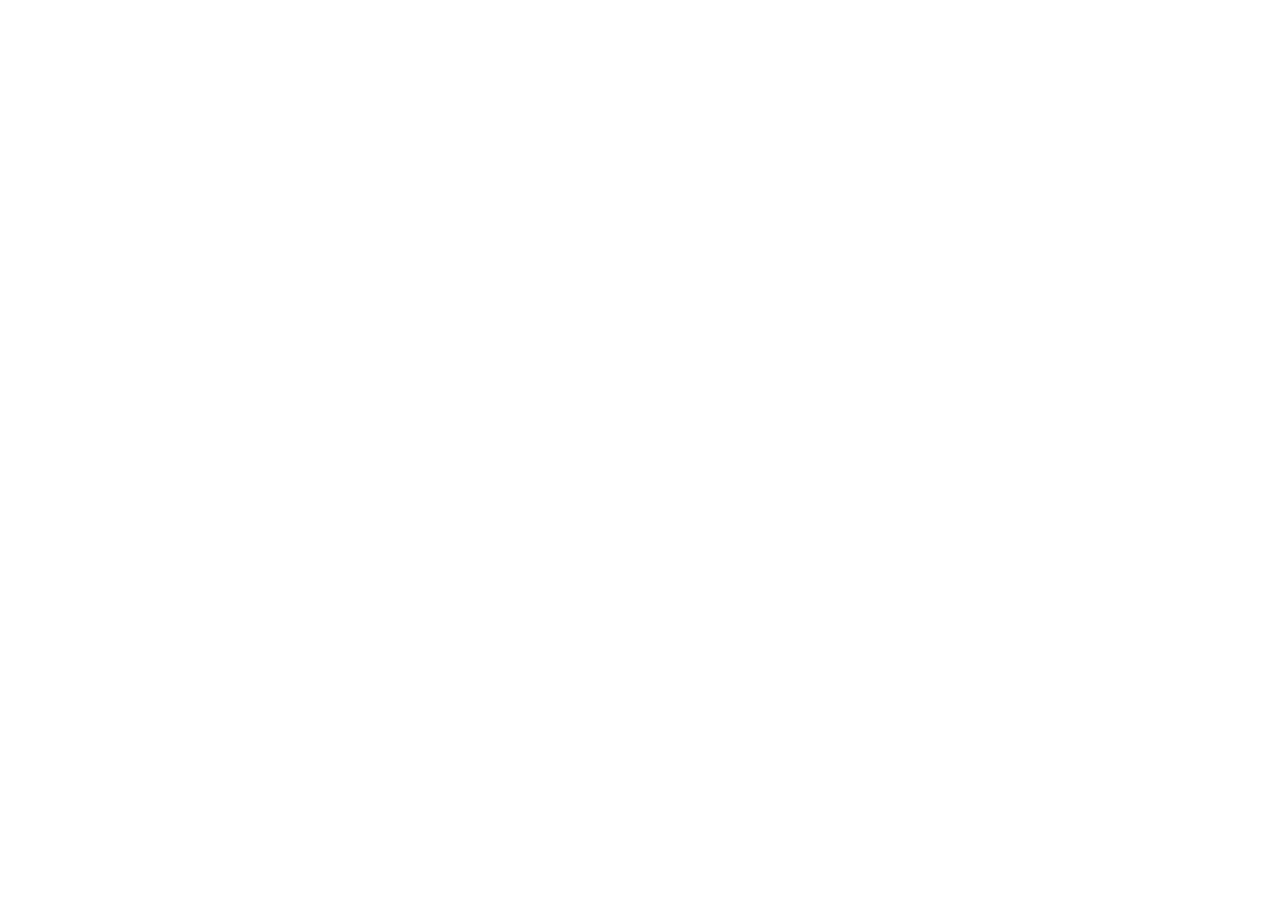
==== index.html @ 06e59f37 "Next commit" ====
<!DOCTYPE html>
<html lang="en">
<head>
    <meta charset="UTF-8">
    <meta http-equiv="X-UA-Compatible" content="IE=edge">
    <meta name="viewport" content="width=device-width, initial-scale=1.0">
    <title>Arman's Portfolio</title>
    <link rel="stylesheet" href="style.css">
</head>
<body>
    
</body>
</html>
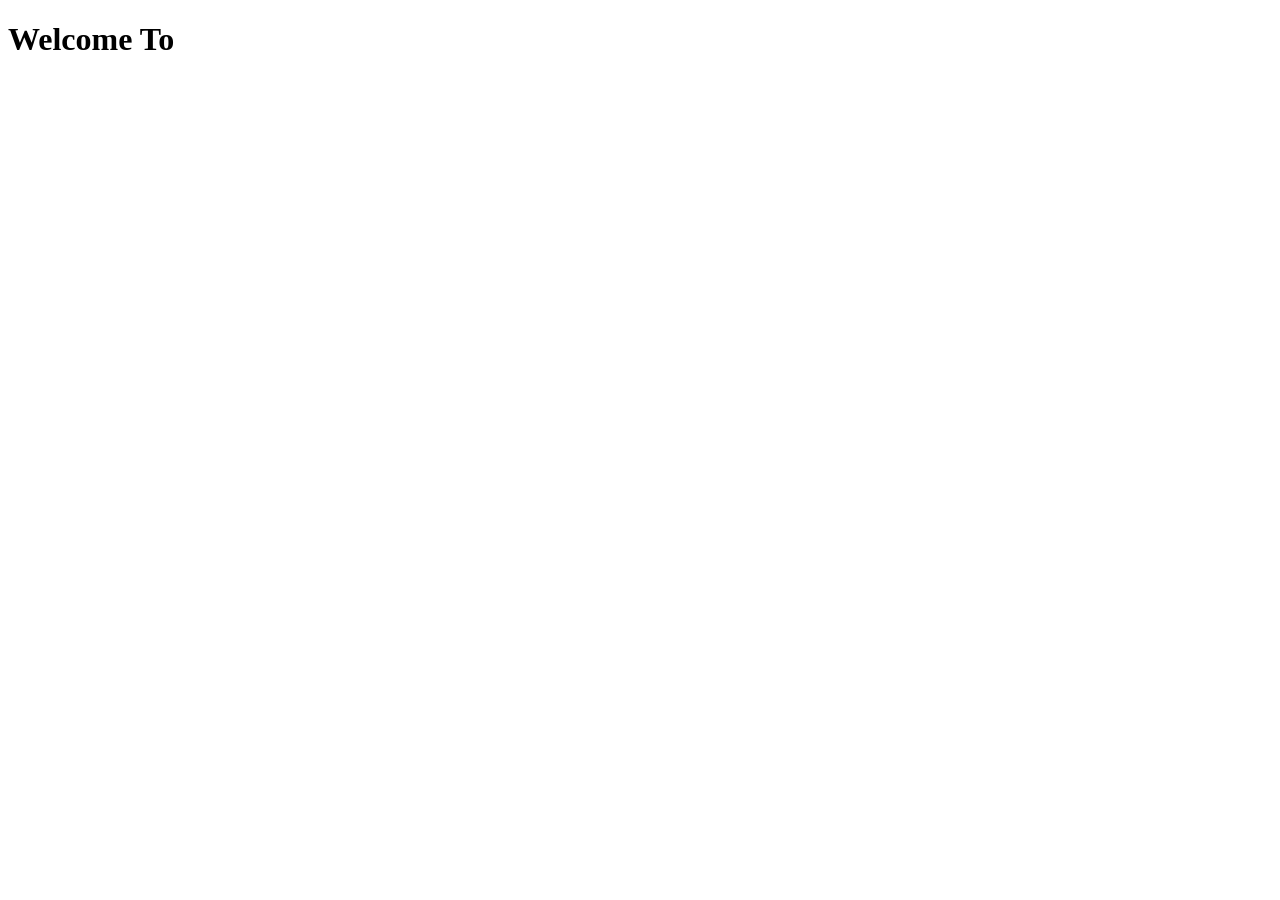
==== commit dbb061a4: "Next commit" ====
--- a/index.html
+++ b/index.html
@@ -8,6 +8,6 @@
     <link rel="stylesheet" href="style.css">
 </head>
 <body>
-    
+    <h1>Welcome To</h1>
 </body>
 </html>
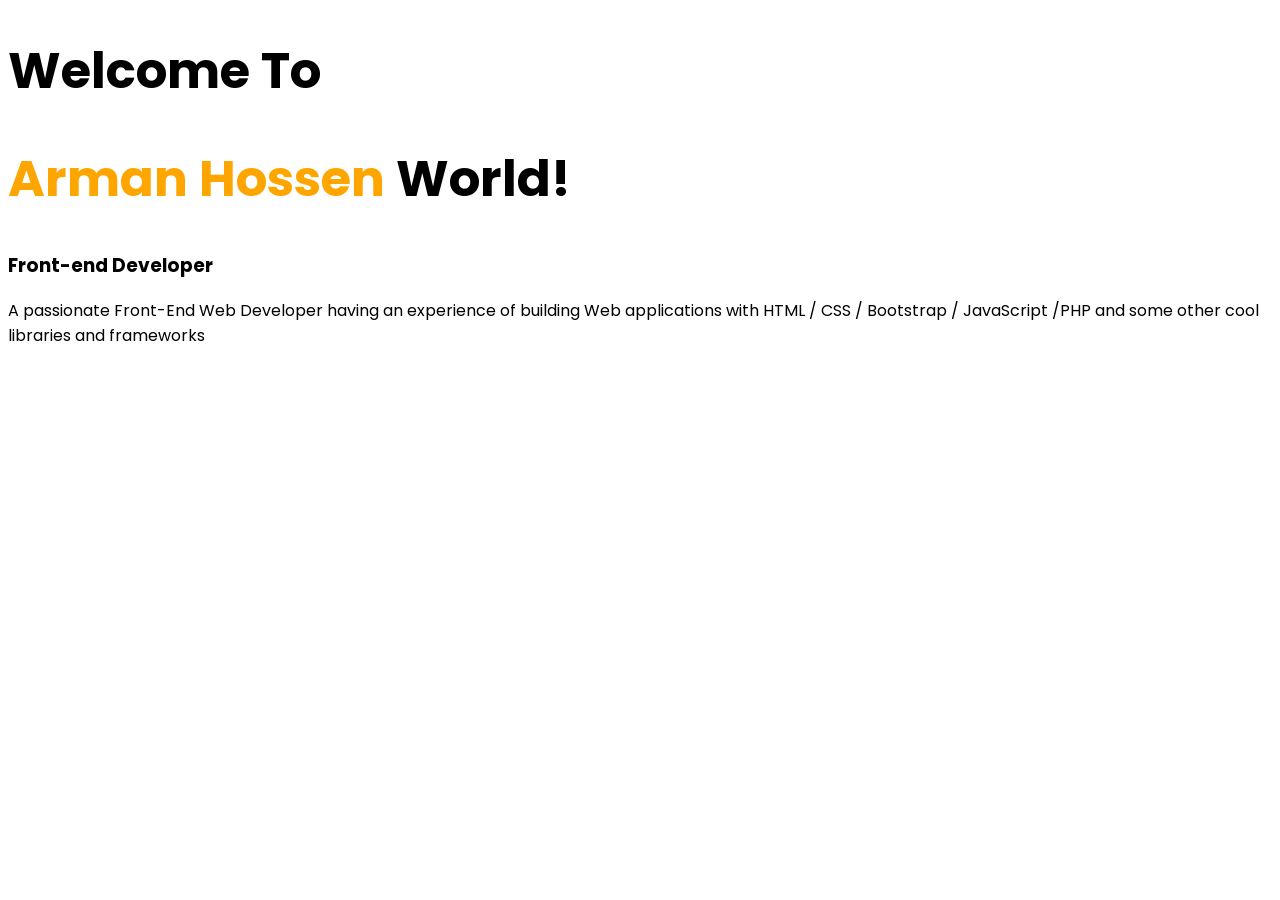
==== commit 7e65e94c: "Next commit" ====
--- a/index.html
+++ b/index.html
@@ -5,9 +5,15 @@
     <meta http-equiv="X-UA-Compatible" content="IE=edge">
     <meta name="viewport" content="width=device-width, initial-scale=1.0">
     <title>Arman's Portfolio</title>
+    <link rel="preconnect" href="https://fonts.googleapis.com">
+    <link rel="preconnect" href="https://fonts.gstatic.com" crossorigin>
+    <link href="https://fonts.googleapis.com/css2?family=Poppins&display=swap" rel="stylesheet">
     <link rel="stylesheet" href="style.css">
 </head>
 <body>
     <h1>Welcome To</h1>
+    <h1><span class="orange-color">Arman Hossen</span> World!</h1>
+    <h3>Front-end Developer</h3>
+    <p>A passionate Front-End Web Developer having an experience of building Web applications with HTML / CSS / Bootstrap / JavaScript /PHP and some other cool libraries and frameworks</p>
 </body>
 </html>
--- a/style.css
+++ b/style.css
@@ -0,0 +1,10 @@
+body{
+    font-family: 'Poppins', sans-serif;
+}
+h1{
+    font-size: 50px;
+}
+    
+.orange-color{
+    color: orange;
+}
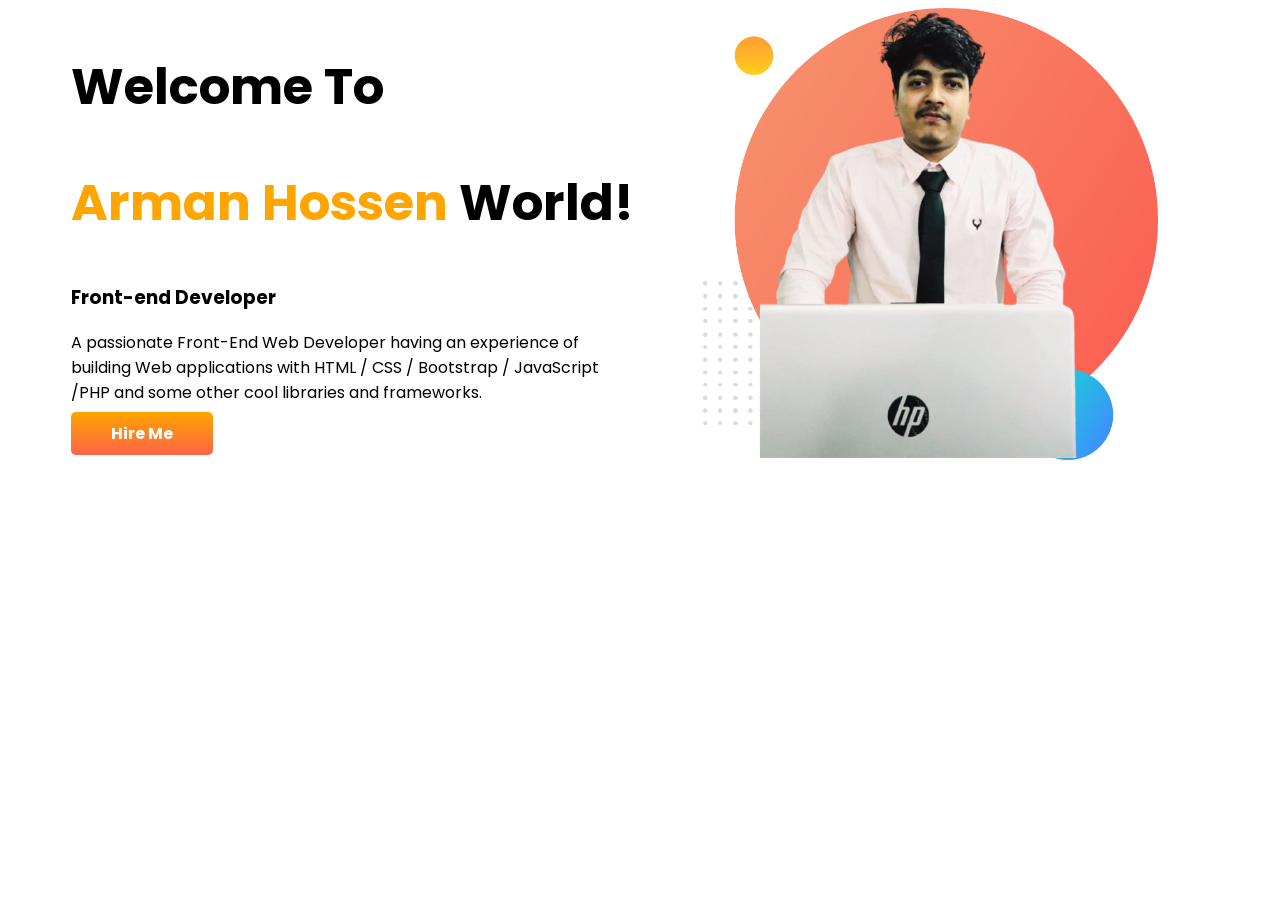
==== commit 177990ae: "Next commit" ====
--- a/index.html
+++ b/index.html
@@ -11,9 +11,17 @@
     <link rel="stylesheet" href="style.css">
 </head>
 <body>
-    <h1>Welcome To</h1>
-    <h1><span class="orange-color">Arman Hossen</span> World!</h1>
-    <h3>Front-end Developer</h3>
-    <p>A passionate Front-End Web Developer having an experience of building Web applications with HTML / CSS / Bootstrap / JavaScript /PHP and some other cool libraries and frameworks</p>
+    <section>
+        <div class="half-width">
+            <h1>Welcome To</h1>
+            <h1><span class="orange-color">Arman Hossen</span> World!</h1>
+            <h3>Front-end Developer</h3>
+            <p>A passionate Front-End Web Developer having an experience of building Web applications with HTML / CSS / Bootstrap / JavaScript /PHP and some other cool libraries and frameworks.</p>
+            <a class="link-button" href="https://www.linkedin.com/in/md-arman-hossen-9699b5227/" target="_blank">Hire Me</a>
+        </div>
+        <div class="half-width">
+            <img src="images/arman5.png" alt="">
+        </div>
+    </section>
 </body>
 </html>
--- a/style.css
+++ b/style.css
@@ -8,3 +8,22 @@
 .orange-color{
     color: orange;
 }
+section{
+    display: flex;
+}
+.half-width{
+    width: 50%;
+    padding-left: 5%;
+}
+.half-width img{
+    width: 80%;
+}
+.link-button{
+    text-decoration: none;
+    background-image: linear-gradient(orange, tomato);
+    padding: 10px 40px;
+    border-radius: 5px;
+    color: white;
+    font-weight: 700;
+
+}
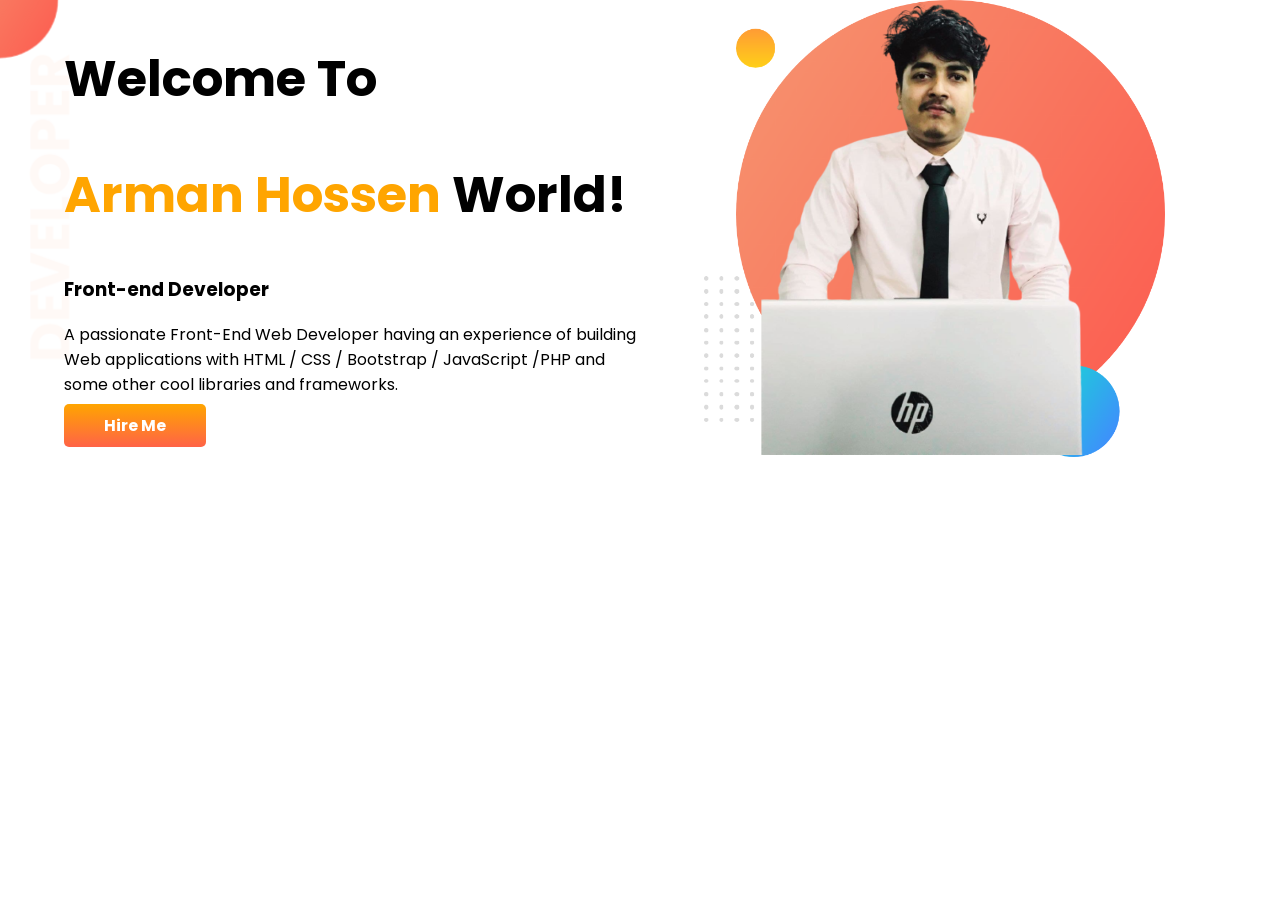
==== commit 187f918f: "Next commit" ====
--- a/index.html
+++ b/index.html
@@ -11,7 +11,7 @@
     <link rel="stylesheet" href="style.css">
 </head>
 <body>
-    <section>
+    <section class="top-banner">
         <div class="half-width">
             <h1>Welcome To</h1>
             <h1><span class="orange-color">Arman Hossen</span> World!</h1>
--- a/style.css
+++ b/style.css
@@ -1,5 +1,6 @@
 body{
     font-family: 'Poppins', sans-serif;
+    margin: 0;
 }
 h1{
     font-size: 50px;
@@ -27,3 +28,7 @@
     font-weight: 700;
 
 }
+.top-banner{
+    background-image: url(images/top-banner.png);
+    background-repeat: no-repeat;
+}
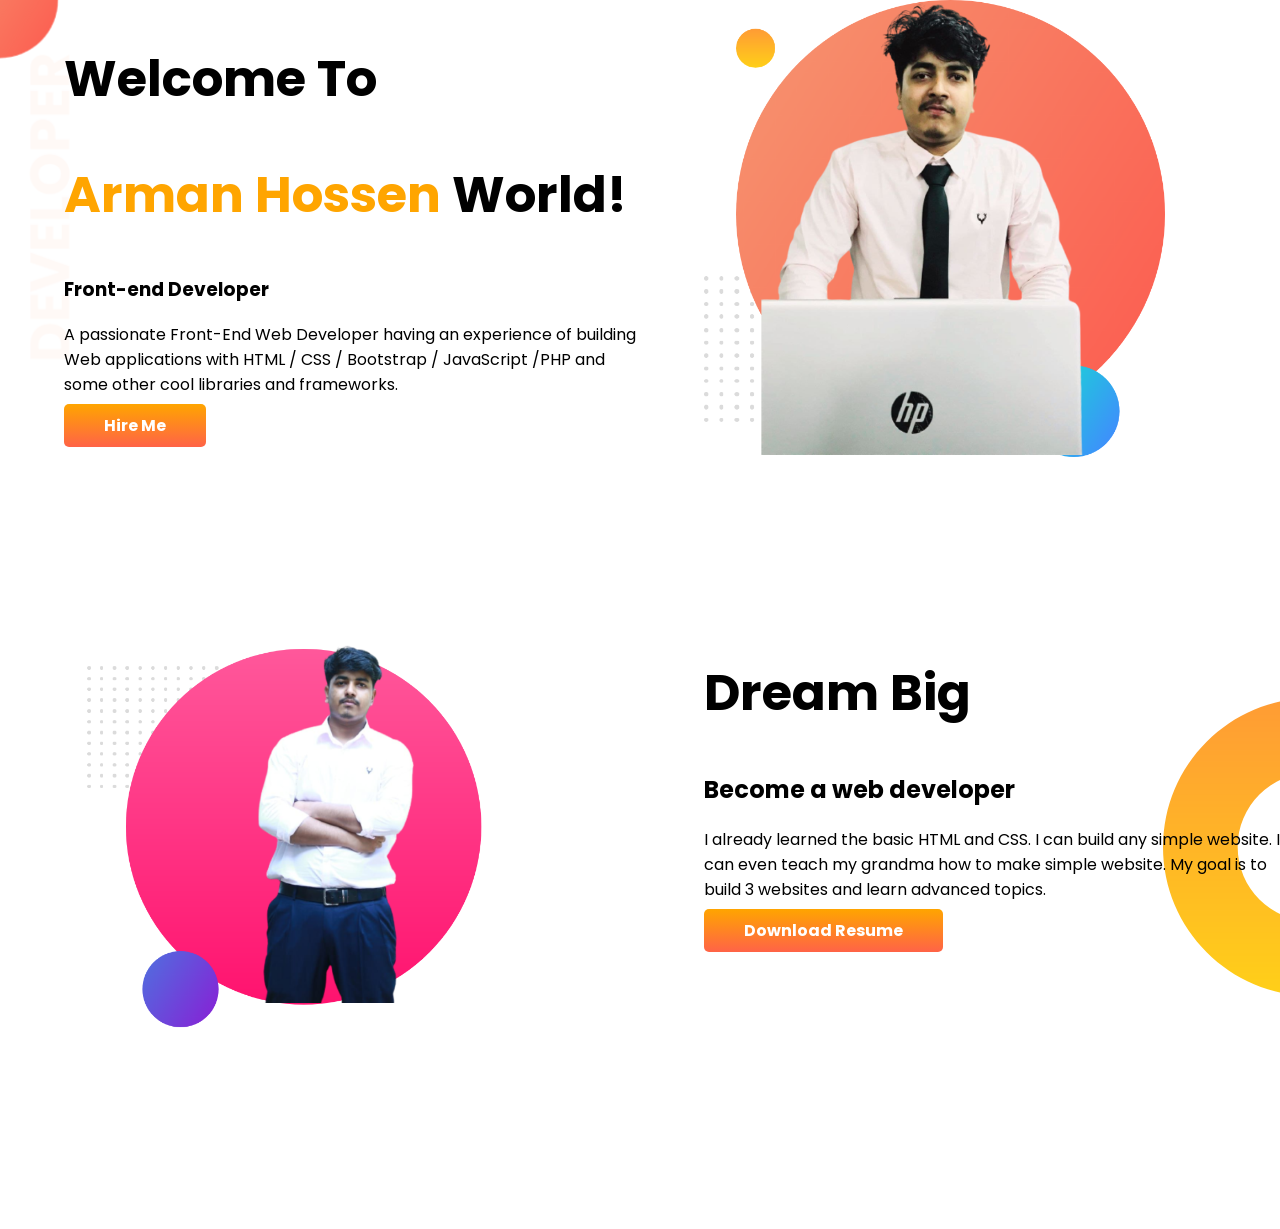
==== commit 22b20b8e: "Next commit" ====
--- a/index.html
+++ b/index.html
@@ -23,5 +23,16 @@
             <img src="images/arman5.png" alt="">
         </div>
     </section>
+    <section class="dream-big">
+        <div class="half-width"><img src="images/arman4.png" alt=""></div>
+        <div class="half-width">
+            <h1>Dream Big</h1>
+            <h2>Become a web developer</h2>
+            <p>
+                I already learned the basic HTML and CSS. I can build any simple website. I can even teach my grandma how to make simple website. My goal is to build 3 websites and learn advanced topics.
+            </p>
+            <a class="link-button" href="https://www.linkedin.com/in/md-arman-hossen-9699b5227/" target="_blank">Download Resume</a>
+        </div>
+    </section>
 </body>
 </html>
--- a/style.css
+++ b/style.css
@@ -11,6 +11,7 @@
 }
 section{
     display: flex;
+    margin-bottom: 150px;
 }
 .half-width{
     width: 50%;
@@ -32,3 +33,9 @@
     background-image: url(images/top-banner.png);
     background-repeat: no-repeat;
 }
+.dream-big{
+    background-image: url(images/dream-bg.png);
+    background-repeat: no-repeat;
+    background-position: right;
+
+}
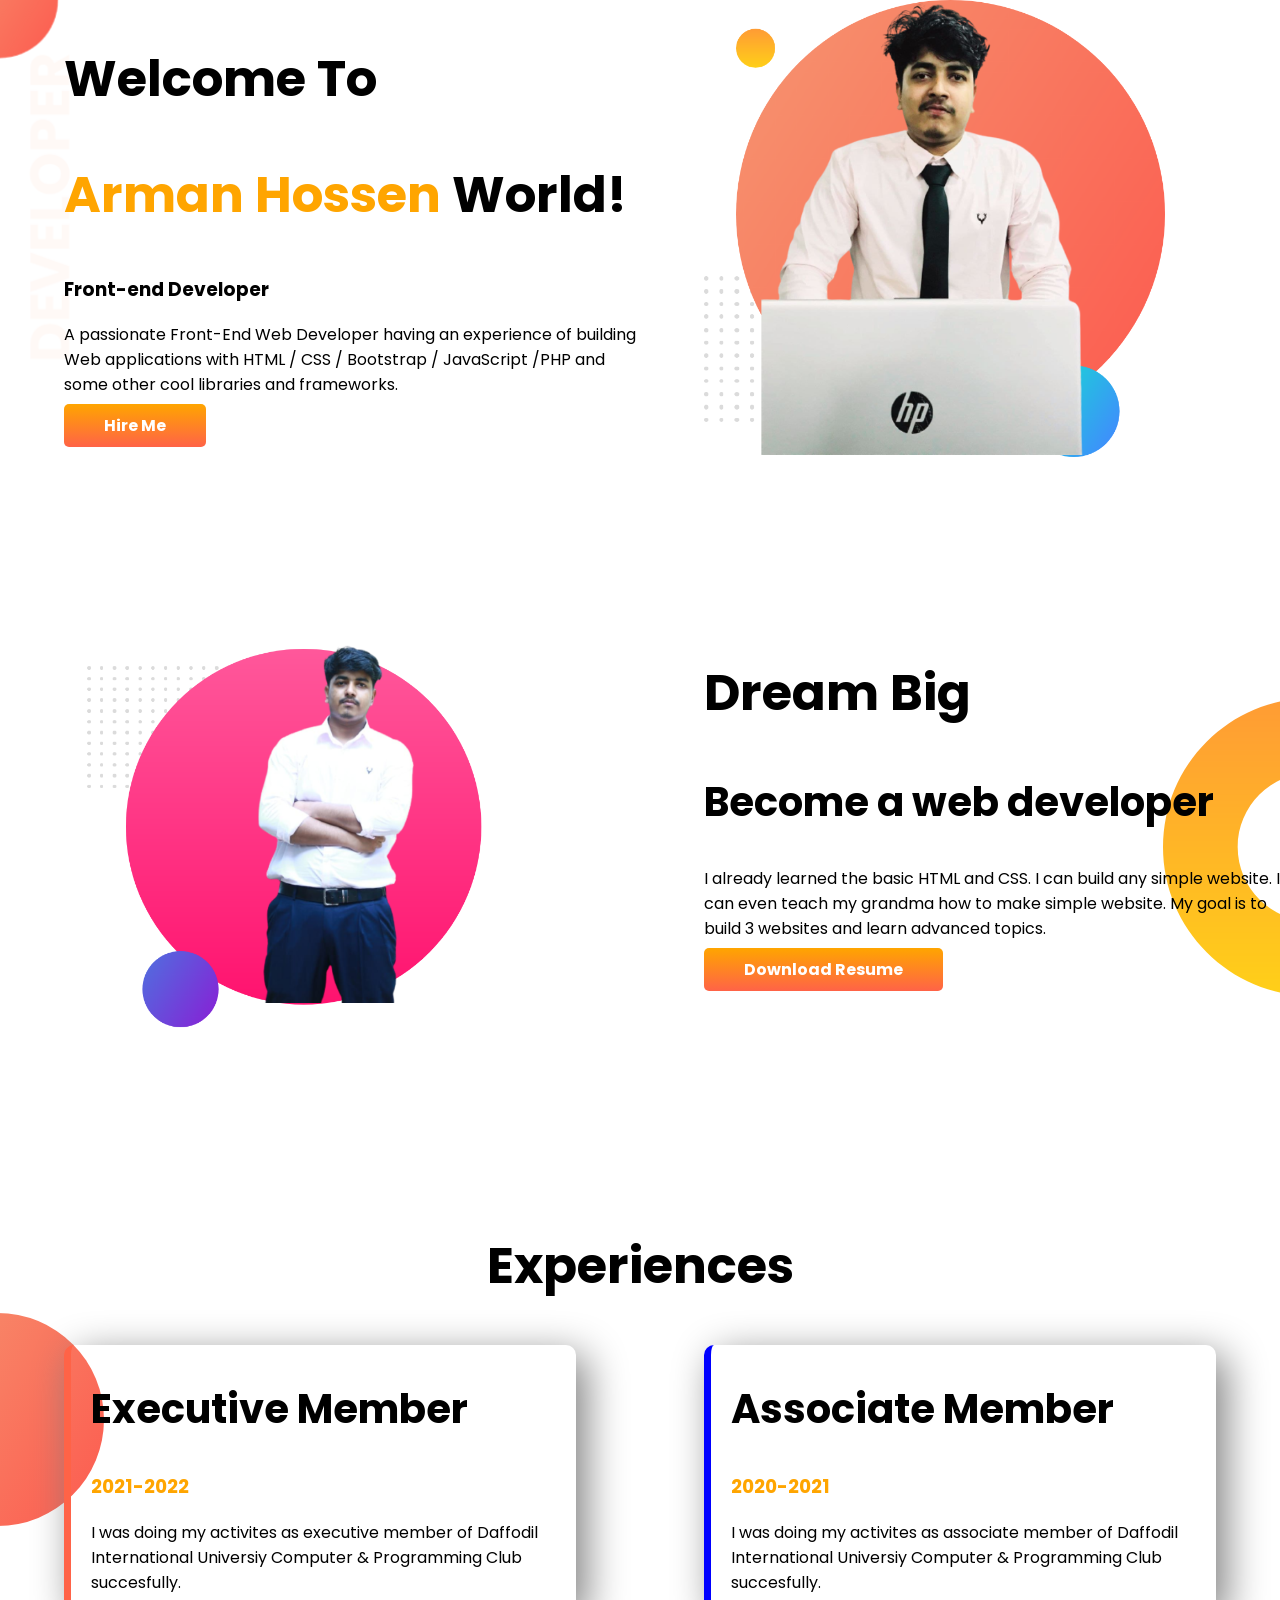
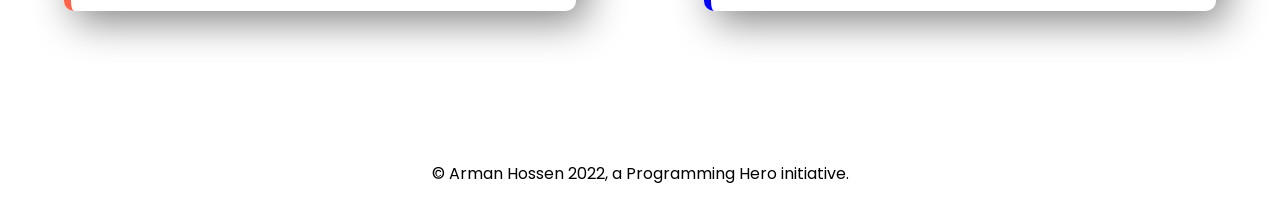
==== commit 880a6a64: "footer and final things" ====
--- a/index.html
+++ b/index.html
@@ -11,7 +11,7 @@
     <link rel="stylesheet" href="style.css">
 </head>
 <body>
-    <section class="top-banner">
+    <section class="top-banner fexible-container">
         <div class="half-width">
             <h1>Welcome To</h1>
             <h1><span class="orange-color">Arman Hossen</span> World!</h1>
@@ -23,7 +23,7 @@
             <img src="images/arman5.png" alt="">
         </div>
     </section>
-    <section class="dream-big">
+    <section class="dream-big fexible-container">
         <div class="half-width"><img src="images/arman4.png" alt=""></div>
         <div class="half-width">
             <h1>Dream Big</h1>
@@ -31,8 +31,32 @@
             <p>
                 I already learned the basic HTML and CSS. I can build any simple website. I can even teach my grandma how to make simple website. My goal is to build 3 websites and learn advanced topics.
             </p>
-            <a class="link-button" href="https://www.linkedin.com/in/md-arman-hossen-9699b5227/" target="_blank">Download Resume</a>
+            <a class="link-button" href="https://drive.google.com/file/d/1mTGNCQzXPiwIJwBTl9YlFbmF0p7odyhd/view" target="_blank">Download Resume</a>
         </div>
     </section>
+    <section class="experience-area">
+       <h1 class="experience">
+        Experiences
+       </h1>
+       <div class="fexible-container">
+        <div class="half-width experience-item " id="executive">
+            <h2>Executive Member</h2>
+            <h3 class="orange-color">2021-2022</h3>
+            <p>I was doing my activites as executive member of Daffodil International Universiy Computer & Programming Club succesfully.</p>
+    
+           </div>
+           <div class="half-width experience-item" id="associative">
+            <h2 > Associate Member </h2>
+            <h3 class="orange-color">2020-2021</h3>
+            <p>I was doing my activites as associate member of Daffodil International Universiy Computer & Programming Club succesfully.</p>
+    
+           </div>
+       </div>
+    </section>
+
 </body>
+<footer>
+   <p> © Arman Hossen 2022, a Programming Hero initiative.</p>
+    
+</footer>
 </html>
--- a/style.css
+++ b/style.css
@@ -5,11 +5,14 @@
 h1{
     font-size: 50px;
 }
+h2{
+    font-size: 40px;
+}
     
 .orange-color{
     color: orange;
 }
-section{
+.fexible-container{
     display: flex;
     margin-bottom: 150px;
 }
@@ -38,4 +41,31 @@
     background-repeat: no-repeat;
     background-position: right;
 
-}+}
+.experience-area{
+    background-image: url(images/exp-bg.png);
+    background-repeat: no-repeat;
+    background-position: left;
+}
+.experience{
+    text-align: center;
+}
+.experience-item{
+    box-shadow: 10px 10px 40px gray;
+    margin-left: 5%;
+    margin-right: 5%;
+    padding-left: 20px;
+    border-radius: 10px;
+   
+}
+#executive{
+    border-left: 7px  solid tomato;
+
+}
+#associative{
+    border-left: 7px  solid blue;
+
+}
+footer p{
+    text-align: center;
+}
